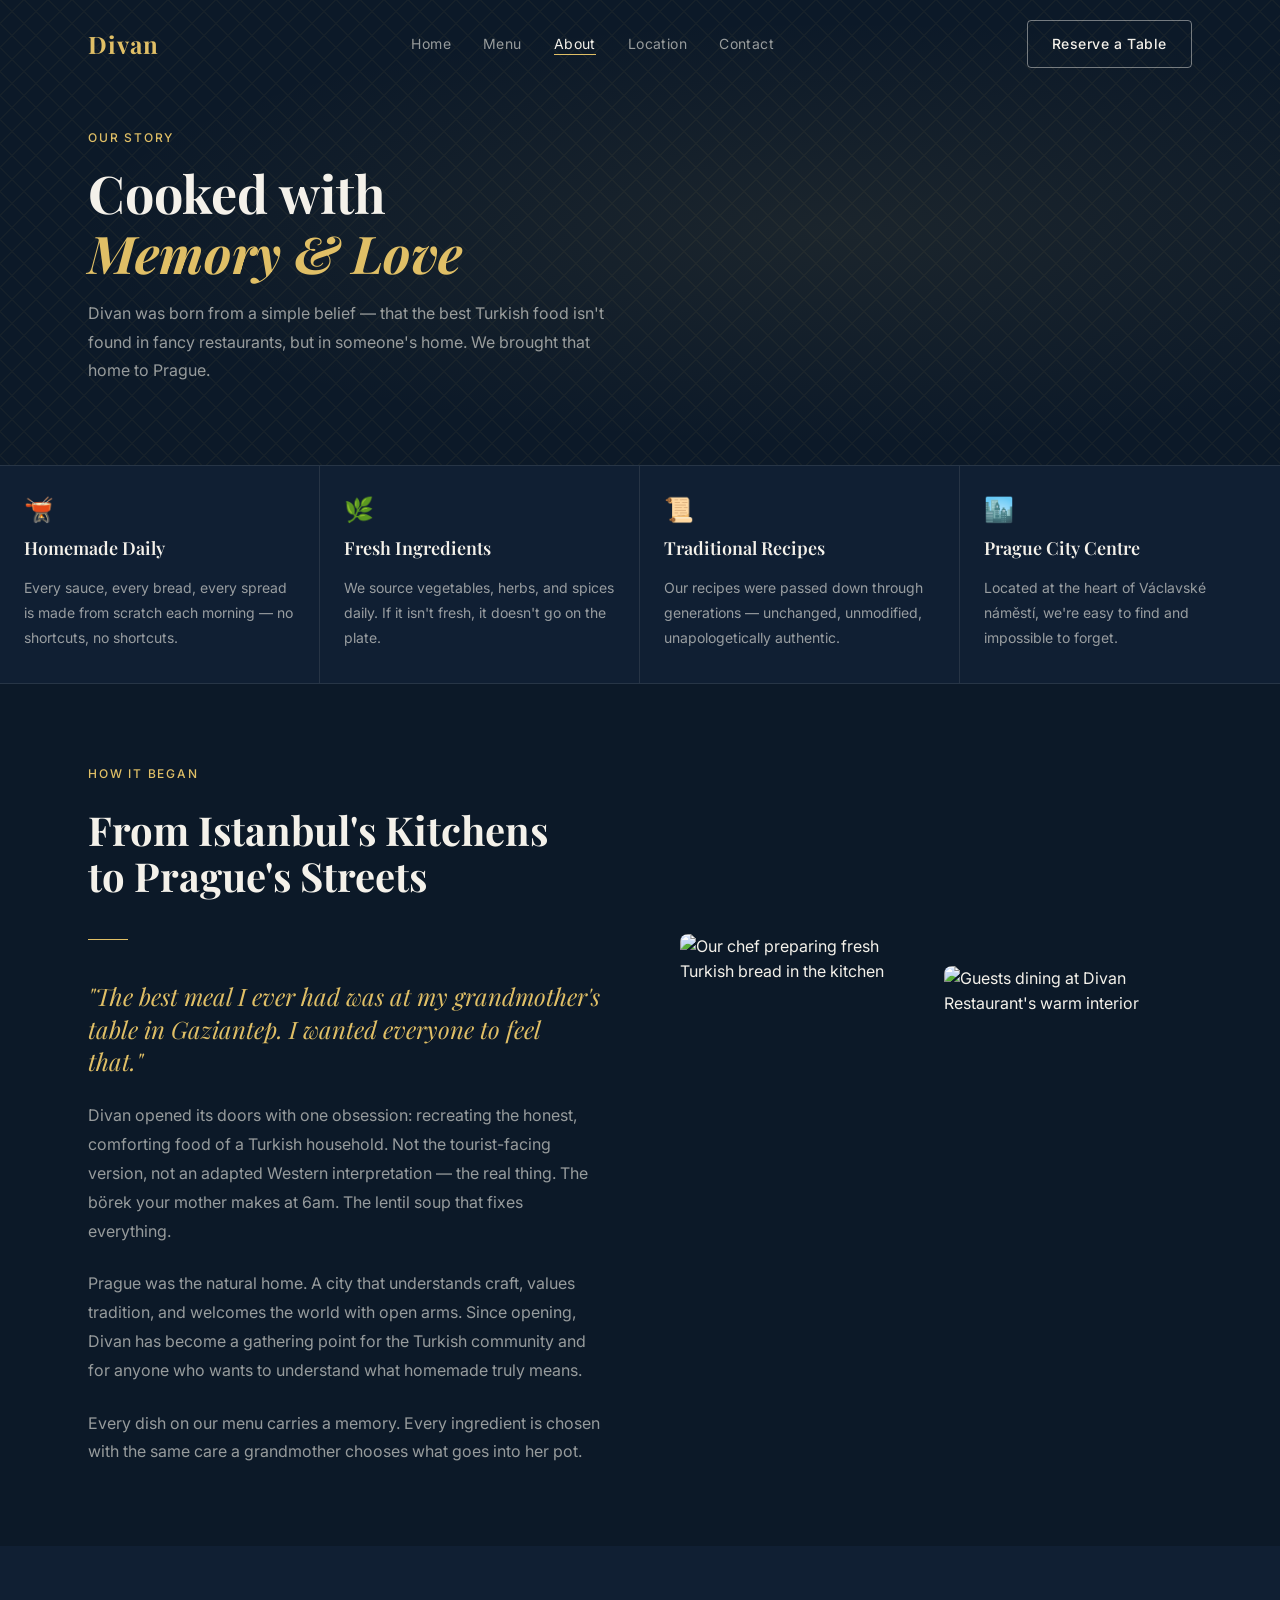
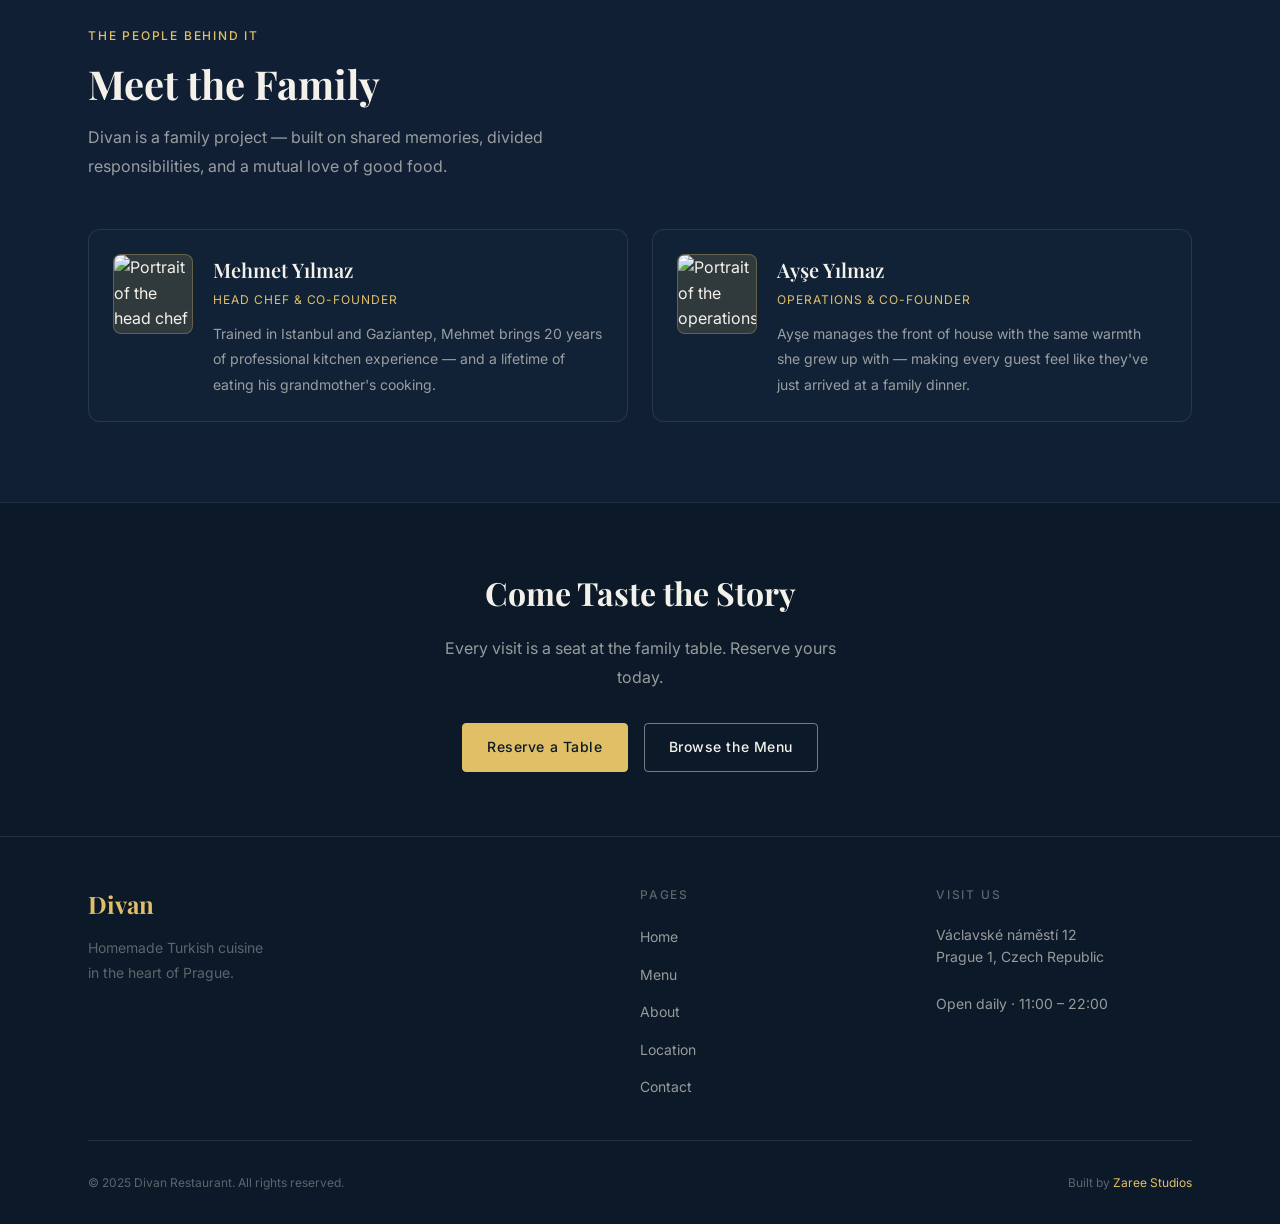
==== about.html @ d373ff47 "Added all the pages, styles and js drafts" ====
<!DOCTYPE html>
<html lang="en">
<head>
  <meta charset="UTF-8" />
  <meta name="viewport" content="width=device-width, initial-scale=1.0" />
  <meta name="description" content="The story behind Divan Restaurant — homemade Turkish cuisine brought from Istanbul to the heart of Prague by a family with a simple belief." />

  <title>Our Story — Divan Restaurant Prague</title>

  <!-- <link rel="icon" type="image/svg+xml" href="assets/images/favicon.svg" /> -->

  <link rel="stylesheet" href="assets/css/style.css" />
</head>
<body>

  <!-- ===== NAV ===== -->
  <header class="site-nav" role="banner">
    <div class="container">
      <nav class="site-nav__inner" aria-label="Main navigation">

        <a href="index.html" class="site-nav__logo" aria-label="Divan Restaurant — Home">
          <!--
            Replace with: <img src="assets/images/logo.svg" alt="Divan Restaurant" />
          -->
          <span class="site-nav__logo-text">Divan</span>
        </a>

        <ul class="site-nav__links" role="list">
          <li><a href="index.html"    class="site-nav__link">Home</a></li>
          <li><a href="menu.html"     class="site-nav__link">Menu</a></li>
          <li><a href="about.html"    class="site-nav__link" aria-current="page">About</a></li>
          <li><a href="location.html" class="site-nav__link">Location</a></li>
          <li><a href="contact.html"  class="site-nav__link">Contact</a></li>
        </ul>

        <a href="contact.html" class="btn btn--secondary site-nav__cta">
          Reserve a Table
        </a>

        <button
          class="site-nav__hamburger"
          aria-label="Open navigation menu"
          aria-expanded="false"
          aria-controls="mobile-drawer"
        >
          <span class="site-nav__hamburger-bar"></span>
          <span class="site-nav__hamburger-bar"></span>
          <span class="site-nav__hamburger-bar"></span>
        </button>

      </nav>
    </div>
  </header>

  <!-- ===== MOBILE DRAWER ===== -->
  <div class="nav-backdrop" aria-hidden="true"></div>

  <nav id="mobile-drawer" class="nav-drawer" aria-label="Mobile navigation">
    <ul class="nav-drawer__links" role="list">
      <li><a href="index.html"    class="nav-drawer__link">Home</a></li>
      <li><a href="menu.html"     class="nav-drawer__link">Menu</a></li>
      <li><a href="about.html"    class="nav-drawer__link" aria-current="page">About</a></li>
      <li><a href="location.html" class="nav-drawer__link">Location</a></li>
      <li><a href="contact.html"  class="nav-drawer__link">Contact</a></li>
    </ul>
    <div class="nav-drawer__cta">
      <a href="contact.html" class="btn btn--primary">Reserve a Table</a>
    </div>
  </nav>

  <!-- ===== MAIN ===== -->
  <main id="main-content">

    <!-- ===== PAGE HERO ===== -->
    <section class="page-hero" aria-labelledby="about-hero-heading">
      <div class="container">
        <div class="page-hero__content">
          <p class="eyebrow" style="animation: fadeInUp 0.6s ease both;">Our Story</p>
          <h1 class="page-hero__title" id="about-hero-heading">
            Cooked with<br>
            <em>Memory &amp; Love</em>
          </h1>
          <p class="page-hero__description">
            Divan was born from a simple belief — that the best Turkish food
            isn't found in fancy restaurants, but in someone's home.
            We brought that home to Prague.
          </p>
        </div>
      </div>
    </section>
    <!-- /PAGE HERO -->


    <!-- ===== VALUES STRIP ===== -->
    <section class="about-values" aria-label="Our values">
      <div class="about-values__grid">

        <div class="about-values__item reveal">
          <span class="about-values__icon" aria-hidden="true">🫕</span>
          <h2 class="about-values__title">Homemade Daily</h2>
          <p class="about-values__text">
            Every sauce, every bread, every spread is made from scratch
            each morning — no shortcuts, no shortcuts.
          </p>
        </div>

        <div class="about-values__item reveal reveal--delay-1">
          <span class="about-values__icon" aria-hidden="true">🌿</span>
          <h2 class="about-values__title">Fresh Ingredients</h2>
          <p class="about-values__text">
            We source vegetables, herbs, and spices daily. If it
            isn't fresh, it doesn't go on the plate.
          </p>
        </div>

        <div class="about-values__item reveal reveal--delay-2">
          <span class="about-values__icon" aria-hidden="true">📜</span>
          <h2 class="about-values__title">Traditional Recipes</h2>
          <p class="about-values__text">
            Our recipes were passed down through generations —
            unchanged, unmodified, unapologetically authentic.
          </p>
        </div>

        <div class="about-values__item reveal reveal--delay-3">
          <span class="about-values__icon" aria-hidden="true">🏙️</span>
          <h2 class="about-values__title">Prague City Centre</h2>
          <p class="about-values__text">
            Located at the heart of Václavské náměstí, we're easy
            to find and impossible to forget.
          </p>
        </div>

      </div>
    </section>
    <!-- /VALUES STRIP -->


    <!-- ===== STORY BODY ===== -->
    <section class="about-story section" aria-labelledby="story-body-heading">
      <div class="container">
        <div class="about-story__grid">

          <!-- Text -->
          <div class="about-story__body reveal">
            <p class="eyebrow">How It Began</p>
            <h2 class="section-title" id="story-body-heading">
              From Istanbul's Kitchens<br>to Prague's Streets
            </h2>
            <hr class="divider" />

            <p class="about-story__lead">
              "The best meal I ever had was at my grandmother's table
              in Gaziantep. I wanted everyone to feel that."
            </p>

            <p class="about-story__text">
              Divan opened its doors with one obsession: recreating the
              honest, comforting food of a Turkish household. Not the
              tourist-facing version, not an adapted Western interpretation —
              the real thing. The börek your mother makes at 6am. The lentil
              soup that fixes everything.
            </p>

            <p class="about-story__text">
              Prague was the natural home. A city that understands craft,
              values tradition, and welcomes the world with open arms.
              Since opening, Divan has become a gathering point for the
              Turkish community and for anyone who wants to understand
              what homemade truly means.
            </p>

            <p class="about-story__text">
              Every dish on our menu carries a memory. Every ingredient
              is chosen with the same care a grandmother chooses what
              goes into her pot.
            </p>
          </div>

          <!-- Images — two staggered photos -->
          <div class="about-story__images reveal reveal--delay-1">
            <div class="about-story__image">
              <!--
                IMAGE: Replace with a photo of food prep / kitchen.
                Recommended: 600×800px portrait.
                Example: src="assets/images/about-kitchen.jpg"
              -->
              <img
                src="assets/images/about-kitchen.jpg"
                alt="Our chef preparing fresh Turkish bread in the kitchen"
                loading="lazy"
              />
            </div>
            <div class="about-story__image">
              <!--
                IMAGE: Replace with a photo of the dining room or a dish.
                Recommended: 600×800px portrait.
                Example: src="assets/images/about-dining.jpg"
              -->
              <img
                src="assets/images/about-dining.jpg"
                alt="Guests dining at Divan Restaurant's warm interior"
                loading="lazy"
              />
            </div>
          </div>

        </div>
      </div>
    </section>
    <!-- /STORY BODY -->


    <!-- ===== FOUNDERS / TEAM ===== -->
    <section class="about-founders section" aria-labelledby="founders-heading">
      <div class="container">

        <header class="about-founders__header reveal">
          <p class="eyebrow">The People Behind It</p>
          <h2 class="section-title" id="founders-heading">Meet the Family</h2>
          <p class="section-subtitle">
            Divan is a family project — built on shared memories,
            divided responsibilities, and a mutual love of good food.
          </p>
        </header>

        <div class="about-founders__grid">

          <!-- Founder 1 -->
          <article class="founder-card reveal reveal--delay-1" aria-label="Founder profile">
            <div class="founder-card__avatar">
              <!--
                AVATAR: Replace with an actual photo.
                Recommended: 160×160px square.
                Example: src="assets/images/founder-1.jpg"
              -->
              <img
                src="assets/images/founder-1.jpg"
                alt="Portrait of the head chef and co-founder"
                loading="lazy"
              />
            </div>
            <div class="founder-card__info">
              <h3 class="founder-card__name">
                <!--  Replace with real name -->
                Mehmet Yılmaz
              </h3>
              <p class="founder-card__role">Head Chef &amp; Co-founder</p>
              <p class="founder-card__bio">
                Trained in Istanbul and Gaziantep, Mehmet brings 20 years
                of professional kitchen experience — and a lifetime of
                eating his grandmother's cooking.
              </p>
            </div>
          </article>

          <!-- Founder 2 -->
          <article class="founder-card reveal reveal--delay-2" aria-label="Founder profile">
            <div class="founder-card__avatar">
              <!--
                AVATAR: Replace with an actual photo.
                Example: src="assets/images/founder-2.jpg"
              -->
              <img
                src="assets/images/founder-2.jpg"
                alt="Portrait of the operations co-founder"
                loading="lazy"
              />
            </div>
            <div class="founder-card__info">
              <h3 class="founder-card__name">
                <!--  Replace with real name -->
                Ayşe Yılmaz
              </h3>
              <p class="founder-card__role">Operations &amp; Co-founder</p>
              <p class="founder-card__bio">
                Ayşe manages the front of house with the same warmth
                she grew up with — making every guest feel like they've
                just arrived at a family dinner.
              </p>
            </div>
          </article>

        </div>
      </div>
    </section>
    <!-- /FOUNDERS -->


    <!-- ===== CTA STRIP ===== -->
    <section class="about-cta-strip" aria-label="Visit us">
      <div class="container reveal">
        <h2 class="about-cta-strip__title">Come Taste the Story</h2>
        <p class="about-cta-strip__sub">
          Every visit is a seat at the family table.
          Reserve yours today.
        </p>
        <div class="about-cta-strip__actions">
          <a href="contact.html" class="btn btn--primary">Reserve a Table</a>
          <a href="menu.html"    class="btn btn--secondary">Browse the Menu</a>
        </div>
      </div>
    </section>
    <!-- /CTA STRIP -->

  </main>


  <!-- ===== FOOTER ===== -->
  <footer class="site-footer" role="contentinfo">
    <div class="container">

      <div class="site-footer__grid">

        <div class="site-footer__brand">
          <p class="site-footer__brand-name">Divan</p>
          <p class="site-footer__brand-tagline">
            Homemade Turkish cuisine<br>in the heart of Prague.
          </p>
        </div>

        <nav aria-label="Footer navigation">
          <p class="site-footer__nav-title">Pages</p>
          <ul class="site-footer__nav-links" role="list">
            <li><a href="index.html"    class="site-footer__nav-link">Home</a></li>
            <li><a href="menu.html"     class="site-footer__nav-link">Menu</a></li>
            <li><a href="about.html"    class="site-footer__nav-link">About</a></li>
            <li><a href="location.html" class="site-footer__nav-link">Location</a></li>
            <li><a href="contact.html"  class="site-footer__nav-link">Contact</a></li>
          </ul>
        </nav>

        <div>
          <p class="site-footer__nav-title">Visit Us</p>
          <ul class="site-footer__nav-links" role="list">
            <li style="color: var(--color-text-secondary); font-size: var(--text-sm);">
              Václavské náměstí 12<br>Prague 1, Czech Republic
            </li>
            <li style="color: var(--color-text-secondary); font-size: var(--text-sm); margin-top: var(--space-3);">
              Open daily · 11:00 – 22:00
            </li>
          </ul>
        </div>

      </div>

      <div class="site-footer__bottom">
        <p>© 2025 Divan Restaurant. All rights reserved.</p>
        <p class="site-footer__credit">
          Built by <a href="#" target="_blank" rel="noopener">Zaree Studios</a>
        </p>
      </div>

    </div>
  </footer>

  <script src="assets/js/main.js" defer></script>

</body>
</html>
---- assets/css/style.css ----
/* ============================================================
   DIVAN RESTAURANT — Shared Stylesheet
   Zaree Studios · style.css
   All pages link to this file.
   ============================================================ */

/* ===== GOOGLE FONTS ===== */
@import url('https://fonts.googleapis.com/css2?family=Playfair+Display:ital,wght@0,400;0,600;0,700;1,400;1,600&family=Inter:wght@300;400;500;600&display=swap');

/* ===== CSS CUSTOM PROPERTIES ===== */
:root {
  /* --- Colors --- */
  --color-background:       #0c1928;
  --color-background-soft:  #101f33;
  --color-background-card:  #112236;
  --color-background-card-hover: #132840;
  --color-accent:           #e0bf66;
  --color-accent-hover:     #cca94f;
  --color-accent-muted:     rgba(224, 191, 102, 0.15);
  --color-text-primary:     #F4F1EA;
  --color-text-secondary:   rgba(244, 241, 234, 0.60);
  --color-text-muted:       rgba(244, 241, 234, 0.35);
  --color-border:           rgba(244, 241, 234, 0.10);
  --color-border-accent:    rgba(224, 191, 102, 0.30);
  --color-overlay:          rgba(12, 25, 40, 0.55);
  --color-overlay-hero:     rgba(12, 25, 40, 0.45);

  /* --- Typography --- */
  --font-display:  'Playfair Display', Georgia, serif;
  --font-body:     'Inter', system-ui, sans-serif;

  --text-xs:   0.75rem;    /* 12px */
  --text-sm:   0.875rem;   /* 14px */
  --text-base: 1rem;       /* 16px */
  --text-md:   1.125rem;   /* 18px */
  --text-lg:   1.25rem;    /* 20px */
  --text-xl:   1.5rem;     /* 24px */
  --text-2xl:  2rem;       /* 32px */
  --text-3xl:  2.5rem;     /* 40px */
  --text-4xl:  3.25rem;    /* 52px */
  --text-5xl:  4rem;       /* 64px */

  --leading-tight:  1.15;
  --leading-snug:   1.35;
  --leading-normal: 1.6;
  --leading-loose:  1.8;

  --tracking-wide:  0.08em;
  --tracking-wider: 0.15em;

  /* --- Spacing --- */
  --space-1:  0.25rem;
  --space-2:  0.5rem;
  --space-3:  0.75rem;
  --space-4:  1rem;
  --space-5:  1.25rem;
  --space-6:  1.5rem;
  --space-8:  2rem;
  --space-10: 2.5rem;
  --space-12: 3rem;
  --space-16: 4rem;
  --space-20: 5rem;
  --space-24: 6rem;
  --space-32: 8rem;

  /* --- Layout --- */
  --container-max:    1200px;
  --container-narrow: 760px;
  --container-pad:    var(--space-6);

  /* --- Borders & Radius --- */
  --radius-sm:   4px;
  --radius-md:   8px;
  --radius-lg:   12px;
  --radius-xl:   20px;
  --radius-full: 9999px;

  /* --- Shadows --- */
  --shadow-card:  0 4px 24px rgba(0, 0, 0, 0.35);
  --shadow-hover: 0 8px 40px rgba(0, 0, 0, 0.50);
  --shadow-glow:  0 0 32px rgba(224, 191, 102, 0.12);

  /* --- Transitions --- */
  --transition-fast:   150ms ease;
  --transition-base:   250ms ease;
  --transition-slow:   400ms ease;
  --transition-drawer: 380ms cubic-bezier(0.4, 0, 0.2, 1);

  /* --- Z-index scale --- */
  --z-base:    1;
  --z-overlay: 100;
  --z-nav:     200;
  --z-drawer:  300;
}

/* ===== RESET & BASE ===== */
*,
*::before,
*::after {
  box-sizing: border-box;
  margin: 0;
  padding: 0;
}

html {
  scroll-behavior: smooth;
  -webkit-text-size-adjust: 100%;
}

body {
  background-color: var(--color-background);
  color: var(--color-text-primary);
  font-family: var(--font-body);
  font-size: var(--text-base);
  line-height: var(--leading-normal);
  -webkit-font-smoothing: antialiased;
  overflow-x: hidden;
}

img,
video {
  max-width: 100%;
  display: block;
}

a {
  color: inherit;
  text-decoration: none;
}

ul, ol {
  list-style: none;
}

button {
  cursor: pointer;
  font-family: inherit;
  border: none;
  background: none;
}

/* ===== FOCUS STATES (Accessibility) ===== */
:focus-visible {
  outline: 2px solid var(--color-accent);
  outline-offset: 3px;
  border-radius: var(--radius-sm);
}

/* ===== LAYOUT UTILITIES ===== */
.container {
  width: 100%;
  max-width: var(--container-max);
  margin-inline: auto;
  padding-inline: var(--container-pad);
}

.container--narrow {
  max-width: var(--container-narrow);
}

/* ===== TYPOGRAPHY UTILITIES ===== */
.eyebrow {
  font-family: var(--font-body);
  font-size: var(--text-xs);
  font-weight: 500;
  letter-spacing: var(--tracking-wider);
  text-transform: uppercase;
  color: var(--color-accent);
}

.section-title {
  font-family: var(--font-display);
  font-size: var(--text-3xl);
  font-weight: 700;
  line-height: var(--leading-tight);
  color: var(--color-text-primary);
}

.section-subtitle {
  font-size: var(--text-base);
  color: var(--color-text-secondary);
  line-height: var(--leading-loose);
  max-width: 520px;
}

/* ===== BUTTON COMPONENTS ===== */
.btn {
  display: inline-flex;
  align-items: center;
  gap: var(--space-2);
  padding: var(--space-3) var(--space-6);
  font-family: var(--font-body);
  font-size: var(--text-sm);
  font-weight: 500;
  letter-spacing: 0.04em;
  border-radius: var(--radius-sm);
  transition: background-color var(--transition-base),
              color var(--transition-base),
              border-color var(--transition-base),
              transform var(--transition-fast),
              box-shadow var(--transition-base);
  white-space: nowrap;
}

.btn:active {
  transform: translateY(1px);
}

/* Primary — gold filled */
.btn--primary {
  background-color: var(--color-accent);
  color: var(--color-background);
  border: 1.5px solid var(--color-accent);
}

.btn--primary:hover {
  background-color: var(--color-accent-hover);
  border-color: var(--color-accent-hover);
  box-shadow: 0 4px 20px rgba(224, 191, 102, 0.25);
}

/* Secondary — ghost/outlined */
.btn--secondary {
  background-color: transparent;
  color: var(--color-text-primary);
  border: 1.5px solid rgba(244, 241, 234, 0.45);
}

.btn--secondary:hover {
  border-color: var(--color-accent);
  color: var(--color-accent);
}

/* Text link style */
.btn--link {
  padding: 0;
  color: var(--color-accent);
  font-size: var(--text-sm);
  font-weight: 500;
  letter-spacing: 0.04em;
  gap: var(--space-2);
  border-bottom: 1px solid transparent;
  border-radius: 0;
  transition: border-color var(--transition-base), gap var(--transition-base);
}

.btn--link:hover {
  border-bottom-color: var(--color-accent);
  gap: var(--space-3);
}

/* ===== DIVIDER ===== */
.divider {
  width: 40px;
  height: 1.5px;
  background-color: var(--color-accent);
  border: none;
  margin-block: var(--space-4);
}

/* ===== BADGE / TAG ===== */
.badge {
  display: inline-block;
  padding: var(--space-1) var(--space-3);
  font-size: var(--text-xs);
  font-weight: 500;
  letter-spacing: 0.06em;
  border: 1px solid var(--color-border-accent);
  border-radius: var(--radius-sm);
  color: var(--color-accent);
  background-color: var(--color-accent-muted);
}

/* ===== SECTION SPACING ===== */
.section {
  padding-block: var(--space-20);
}

.section--sm {
  padding-block: var(--space-12);
}

.section--lg {
  padding-block: var(--space-32);
}

/* ===== NAV ===== */
.site-nav {
  position: fixed;
  top: 0;
  left: 0;
  right: 0;
  z-index: var(--z-nav);
  padding-block: var(--space-5);
  transition: background-color var(--transition-slow),
              padding var(--transition-slow),
              box-shadow var(--transition-slow);
}

/* Scrolled state — added via JS */
.site-nav.is-scrolled {
  background-color: rgba(12, 25, 40, 0.96);
  backdrop-filter: blur(12px);
  -webkit-backdrop-filter: blur(12px);
  padding-block: var(--space-4);
  box-shadow: 0 1px 0 var(--color-border);
}

.site-nav__inner {
  display: flex;
  align-items: center;
  justify-content: space-between;
  gap: var(--space-8);
}

/* Logo */
.site-nav__logo {
  display: flex;
  align-items: center;
  flex-shrink: 0;
}

.site-nav__logo img {
  height: 36px;
  width: auto;
}

.site-nav__logo-text {
  font-family: var(--font-display);
  font-size: var(--text-xl);
  font-weight: 700;
  color: var(--color-accent);
  letter-spacing: 0.04em;
}

/* Desktop links */
.site-nav__links {
  display: none; /* hidden on mobile */
  align-items: center;
  gap: var(--space-8);
}

.site-nav__link {
  font-size: var(--text-sm);
  font-weight: 400;
  color: var(--color-text-secondary);
  letter-spacing: 0.03em;
  transition: color var(--transition-base);
  position: relative;
}

.site-nav__link::after {
  content: '';
  position: absolute;
  bottom: -3px;
  left: 0;
  width: 0;
  height: 1px;
  background-color: var(--color-accent);
  transition: width var(--transition-base);
}

.site-nav__link:hover,
.site-nav__link[aria-current="page"] {
  color: var(--color-text-primary);
}

.site-nav__link[aria-current="page"]::after,
.site-nav__link:hover::after {
  width: 100%;
}

/* Nav CTA (desktop) */
.site-nav__cta {
  display: none;
}

/* Hamburger button */
.site-nav__hamburger {
  display: flex;
  flex-direction: column;
  justify-content: center;
  gap: 5px;
  width: 36px;
  height: 36px;
  padding: var(--space-1);
  background: none;
  border: none;
  cursor: pointer;
  z-index: calc(var(--z-drawer) + 1);
  position: relative;
}

.site-nav__hamburger-bar {
  display: block;
  width: 100%;
  height: 1.5px;
  background-color: var(--color-text-primary);
  border-radius: var(--radius-full);
  transition: transform var(--transition-drawer),
              opacity var(--transition-base),
              width var(--transition-base);
  transform-origin: center;
}

/* Hamburger → X animation */
.site-nav__hamburger[aria-expanded="true"] .site-nav__hamburger-bar:nth-child(1) {
  transform: translateY(6.5px) rotate(45deg);
}

.site-nav__hamburger[aria-expanded="true"] .site-nav__hamburger-bar:nth-child(2) {
  opacity: 0;
  width: 0;
}

.site-nav__hamburger[aria-expanded="true"] .site-nav__hamburger-bar:nth-child(3) {
  transform: translateY(-6.5px) rotate(-45deg);
}

/* ===== MOBILE DRAWER ===== */
.nav-drawer {
  position: fixed;
  top: 0;
  right: 0;
  bottom: 0;
  width: min(320px, 85vw);
  background-color: var(--color-background-soft);
  z-index: var(--z-drawer);
  display: flex;
  flex-direction: column;
  padding: var(--space-24) var(--space-8) var(--space-12);
  transform: translateX(100%);
  transition: transform var(--transition-drawer);
  border-left: 1px solid var(--color-border);
  overflow-y: auto;
}

.nav-drawer.is-open {
  transform: translateX(0);
}

.nav-drawer__links {
  display: flex;
  flex-direction: column;
  gap: var(--space-2);
  margin-bottom: var(--space-10);
}

.nav-drawer__link {
  font-family: var(--font-display);
  font-size: var(--text-2xl);
  font-weight: 400;
  color: var(--color-text-secondary);
  padding-block: var(--space-3);
  border-bottom: 1px solid var(--color-border);
  transition: color var(--transition-base), padding-left var(--transition-base);
}

.nav-drawer__link:hover,
.nav-drawer__link[aria-current="page"] {
  color: var(--color-accent);
  padding-left: var(--space-3);
}

.nav-drawer__cta {
  margin-top: auto;
}

.nav-drawer__cta .btn {
  width: 100%;
  justify-content: center;
}

/* Drawer backdrop */
.nav-backdrop {
  position: fixed;
  inset: 0;
  background-color: rgba(12, 25, 40, 0.7);
  backdrop-filter: blur(4px);
  -webkit-backdrop-filter: blur(4px);
  z-index: calc(var(--z-drawer) - 1);
  opacity: 0;
  pointer-events: none;
  transition: opacity var(--transition-drawer);
}

.nav-backdrop.is-visible {
  opacity: 1;
  pointer-events: all;
}

/* ===== HERO ===== */
.hero {
  position: relative;
  min-height: 100svh;
  display: grid;
  place-items: center;
  overflow: hidden;
}

.hero__bg {
  position: absolute;
  inset: 0;
  z-index: 0;
}

.hero__bg img {
  width: 100%;
  height: 100%;
  object-fit: cover;
  object-position: center;
}

/* Dark gradient overlay */
.hero__bg::after {
  content: '';
  position: absolute;
  inset: 0;
  background: linear-gradient(
    to bottom,
    rgba(12, 25, 40, 0.30) 0%,
    rgba(12, 25, 40, 0.50) 50%,
    rgba(12, 25, 40, 0.75) 100%
  );
}

.hero__content {
  position: relative;
  z-index: 1;
  text-align: center;
  padding-block: var(--space-32) var(--space-20);
  display: flex;
  flex-direction: column;
  align-items: center;
  gap: var(--space-6);
}

.hero__eyebrow {
  display: flex;
  align-items: center;
  gap: var(--space-3);
  font-family: var(--font-body);
  font-size: var(--text-xs);
  font-weight: 400;
  letter-spacing: var(--tracking-wider);
  text-transform: uppercase;
  color: rgba(244, 241, 234, 0.65);
  animation: fadeInUp 0.8s ease both;
}

.hero__eyebrow-dot {
  width: 3px;
  height: 3px;
  border-radius: 50%;
  background-color: var(--color-accent);
  flex-shrink: 0;
}

.hero__title {
  font-family: var(--font-display);
  font-size: clamp(var(--text-3xl), 7vw, var(--text-5xl));
  font-weight: 700;
  line-height: var(--leading-tight);
  color: var(--color-text-primary);
  max-width: 14ch;
  animation: fadeInUp 0.8s 0.1s ease both;
}

/* Second line in accent color */
.hero__title em {
  font-style: italic;
  color: var(--color-accent);
}

.hero__subtitle {
  font-size: var(--text-base);
  color: rgba(244, 241, 234, 0.72);
  max-width: 44ch;
  line-height: var(--leading-loose);
  animation: fadeInUp 0.8s 0.2s ease both;
}

.hero__actions {
  display: flex;
  flex-wrap: wrap;
  justify-content: center;
  gap: var(--space-4);
  animation: fadeInUp 0.8s 0.3s ease both;
  margin-top: var(--space-2);
}

/* Scroll indicator */
.hero__scroll-hint {
  position: absolute;
  bottom: var(--space-8);
  left: 50%;
  transform: translateX(-50%);
  z-index: 1;
  display: flex;
  flex-direction: column;
  align-items: center;
  gap: var(--space-2);
  opacity: 0.45;
  animation: fadeIn 1.2s 0.8s ease both;
}

.hero__scroll-line {
  width: 1px;
  height: 40px;
  background: linear-gradient(to bottom, var(--color-text-primary), transparent);
  animation: scrollPulse 2s ease infinite;
}

/* ===== FEATURES STRIP ===== */
.features-strip {
  background-color: var(--color-background-soft);
  padding-block: 0;
}

.features-strip__grid {
  display: grid;
  grid-template-columns: repeat(2, 1fr);
  gap: 50px;
  background-color: var(--color-background);
  padding: 50px;
}

.features-strip__item {
  position: relative;
  overflow: hidden;
  aspect-ratio: 3/2;
  background-color: var(--color-background-soft);
}

.features-strip__item img {
  width: 100%;
  height: 100%;
  object-fit: cover;
  transition: transform var(--transition-slow);
}

.features-strip__label {
  position: absolute;
  left: 0;
  top: 0;
  height: 100%;
  width: 100%;
  display: flex;
  align-items: center;
  text-align: center;
  padding: var(--space-4) var(--space-5);
  background: linear-gradient(to top, rgba(12, 25, 40, 0.90) 0%, transparent 100%);
  font-family: var(--font-body);
  font-size: var(--text-lg);
  font-weight: 800;
  color: var(--color-text-primary);
  letter-spacing: 0.02em;
}

/* ===== STORY / ABOUT SECTION ===== */
.story {
  background-color: var(--color-background-soft);
}

.story__grid {
  display: grid;
  grid-template-columns: 1fr;
  gap: var(--space-12);
  align-items: center;
}

.story__body {
  display: flex;
  flex-direction: column;
  gap: var(--space-5);
}

.story__text {
  font-size: var(--text-base);
  color: var(--color-text-secondary);
  line-height: var(--leading-loose);
  max-width: 52ch;
}

.story__image {
  position: relative;
  border-radius: var(--radius-lg);
  overflow: hidden;
  aspect-ratio: 4/3;
}

.story__image img {
  width: 100%;
  height: 100%;
  object-fit: cover;
}

/* Decorative border */
.story__image::before {
  content: '';
  position: absolute;
  inset: -1px;
  border-radius: var(--radius-lg);
  padding: 1px;
  background: linear-gradient(135deg, var(--color-border-accent), transparent 60%);
  z-index: 1;
  pointer-events: none;
}

/* ===== FEATURED DISHES ===== */
.dishes {
  background-color: var(--color-background);
}

.dishes__header {
  text-align: center;
  display: flex;
  flex-direction: column;
  align-items: center;
  gap: var(--space-4);
  margin-bottom: var(--space-12);
}

.dishes__header .section-subtitle {
  text-align: center;
  margin-inline: auto;
}

.dishes__grid {
  display: grid;
  grid-template-columns: 1fr;
  gap: var(--space-6);
  margin-bottom: var(--space-10);
}

/* Dish Card */
.dish-card {
  background-color: var(--color-background-card);
  border-radius: var(--radius-lg);
  overflow: hidden;
  border: 1px solid var(--color-border);
  transition: transform var(--transition-base),
              box-shadow var(--transition-base),
              border-color var(--transition-base);
  display: flex;
  flex-direction: column;
}

.dish-card:hover {
  transform: translateY(-4px);
  box-shadow: var(--shadow-hover);
  border-color: var(--color-border-accent);
}

.dish-card__image {
  aspect-ratio: 16/9;
  overflow: hidden;
  background-color: rgba(255,255,255,0.04);
  position: relative;
}

.dish-card__image img {
  width: 100%;
  height: 100%;
  object-fit: cover;
  transition: transform var(--transition-slow);
}

.dish-card:hover .dish-card__image img {
  transform: scale(1.04);
}

/* Placeholder when no image */
.dish-card__image--placeholder {
  display: grid;
  place-items: center;
  color: var(--color-text-muted);
  font-size: var(--text-sm);
  letter-spacing: 0.1em;
}

.dish-card__body {
  padding: var(--space-6);
  display: flex;
  flex-direction: column;
  gap: var(--space-3);
  flex: 1;
}

.dish-card__title {
  font-family: var(--font-display);
  font-size: var(--text-lg);
  font-weight: 600;
  color: var(--color-text-primary);
  line-height: var(--leading-snug);
}

.dish-card__description {
  font-size: var(--text-sm);
  color: var(--color-text-secondary);
  line-height: var(--leading-loose);
  flex: 1;
}

.dish-card__footer {
  margin-top: var(--space-4);
  padding-top: var(--space-4);
  border-top: 1px solid var(--color-border);
}

.dishes__cta {
  text-align: center;
}

/* ===== LOCATION SECTION ===== */
.location {
  background-color: var(--color-background-soft);
}

.location__header {
  text-align: center;
  display: flex;
  flex-direction: column;
  align-items: center;
  gap: var(--space-4);
  margin-bottom: var(--space-12);
}

.location__grid {
  display: grid;
  grid-template-columns: 1fr;
  gap: var(--space-6);
  align-items: start;
}

.location__map {
  border-radius: var(--radius-lg);
  overflow: hidden;
  border: 1px solid var(--color-border);
  aspect-ratio: 4/3;
  background-color: var(--color-background-card);
}

.location__map iframe {
  width: 100%;
  height: 100%;
  border: none;
  display: block;
  filter: grayscale(20%) contrast(1.05);
}

.location__info {
  background-color: var(--color-background-card);
  border: 1px solid var(--color-border);
  border-radius: var(--radius-lg);
  padding: var(--space-8);
  display: flex;
  flex-direction: column;
  gap: var(--space-5);
}

.location__info-row {
  display: flex;
  align-items: flex-start;
  gap: var(--space-4);
}

.location__info-icon {
  width: 36px;
  height: 36px;
  border-radius: var(--radius-sm);
  background-color: var(--color-accent-muted);
  border: 1px solid var(--color-border-accent);
  display: grid;
  place-items: center;
  flex-shrink: 0;
  font-size: var(--text-base);
}

.location__info-label {
  font-size: var(--text-xs);
  color: var(--color-text-muted);
  letter-spacing: 0.08em;
  text-transform: uppercase;
  font-weight: 500;
  margin-bottom: var(--space-1);
}

.location__info-value {
  font-size: var(--text-sm);
  color: var(--color-text-primary);
  line-height: var(--leading-snug);
}

.location__directions {
  margin-top: var(--space-2);
}

.location__directions .btn {
  width: 100%;
  justify-content: center;
}

/* ===== FOOTER ===== */
.site-footer {
  background-color: var(--color-background);
  border-top: 1px solid var(--color-border);
  padding-block: var(--space-12) var(--space-8);
}

.site-footer__grid {
  display: grid;
  grid-template-columns: 1fr;
  gap: var(--space-10);
  margin-bottom: var(--space-10);
}

.site-footer__brand-name {
  font-family: var(--font-display);
  font-size: var(--text-xl);
  font-weight: 700;
  color: var(--color-accent);
  margin-bottom: var(--space-3);
}

.site-footer__brand-tagline {
  font-size: var(--text-sm);
  color: var(--color-text-muted);
  line-height: var(--leading-loose);
  max-width: 28ch;
}

.site-footer__nav-title {
  font-size: var(--text-xs);
  letter-spacing: var(--tracking-wider);
  text-transform: uppercase;
  color: var(--color-text-muted);
  font-weight: 500;
  margin-bottom: var(--space-5);
}

.site-footer__nav-links {
  display: flex;
  flex-direction: column;
  gap: var(--space-3);
}

.site-footer__nav-link {
  font-size: var(--text-sm);
  color: var(--color-text-secondary);
  transition: color var(--transition-base);
}

.site-footer__nav-link:hover {
  color: var(--color-accent);
}

.site-footer__bottom {
  display: flex;
  flex-direction: column;
  gap: var(--space-2);
  padding-top: var(--space-8);
  border-top: 1px solid var(--color-border);
  color: var(--color-text-muted);
  font-size: var(--text-xs);
}

.site-footer__credit {
  color: var(--color-text-muted);
}

.site-footer__credit a {
  color: var(--color-accent);
  transition: opacity var(--transition-base);
}

.site-footer__credit a:hover {
  opacity: 0.8;
}

/* ===== ANIMATIONS ===== */
@keyframes fadeInUp {
  from {
    opacity: 0;
    transform: translateY(20px);
  }
  to {
    opacity: 1;
    transform: translateY(0);
  }
}

@keyframes fadeIn {
  from { opacity: 0; }
  to   { opacity: 1; }
}

@keyframes scrollPulse {
  0%, 100% { transform: scaleY(1); opacity: 1; }
  50%       { transform: scaleY(0.6); opacity: 0.4; }
}


/* Scroll-reveal utility — JS adds .is-visible */
.reveal {
  opacity: 0;
  transform: translateY(28px);
  transition: opacity 0.65s ease, transform 0.65s ease;
}

.reveal.is-visible {
  opacity: 1;
  transform: translateY(0);
}

/* Stagger delays for child reveals */
.reveal--delay-1 { transition-delay: 0.10s; }
.reveal--delay-2 { transition-delay: 0.20s; }
.reveal--delay-3 { transition-delay: 0.30s; }

/* ===== MEDIA QUERIES ===== */

/* ── Tablet: 640px ── */
@media (min-width: 640px) {
  :root {
    --container-pad: var(--space-8);
  }

  .features-strip__grid {
    grid-template-columns: repeat(4, 1fr);
  }

  .dishes__grid {
    grid-template-columns: repeat(2, 1fr);
  }

  .site-footer__grid {
    grid-template-columns: repeat(2, 1fr);
  }

  .site-footer__bottom {
    flex-direction: row;
    justify-content: space-between;
    align-items: center;
  }
}

/* ── Desktop: 1024px ── */
@media (min-width: 1024px) {
  :root {
    --container-pad: var(--space-10);
  }

  /* Show desktop nav, hide hamburger */
  .site-nav__links {
    display: flex;
  }

  .site-nav__cta {
    display: inline-flex;
  }

  .site-nav__hamburger {
    display: none;
  }

  /* Story two-column */
  .story__grid {
    grid-template-columns: 1fr 1fr;
    gap: var(--space-16);
  }

  /* Dishes three-column */
  .dishes__grid {
    grid-template-columns: repeat(3, 1fr);
  }

  /* Location side-by-side */
  .location__grid {
    grid-template-columns: 1fr 1fr;
    gap: var(--space-8);
    align-items: stretch;
  }

  .location__map {
    aspect-ratio: auto;
    height: 100%;
    min-height: 380px;
  }

  /* Footer 3-col */
  .site-footer__grid {
    grid-template-columns: 2fr 1fr 1fr;
  }
}

/* ── Large desktop: 1280px ── */
@media (min-width: 1280px) {
  :root {
    --container-pad: var(--space-12);
  }
}


/* ============================================================
   ABOUT PAGE
   ============================================================ */

/* ===== PAGE HERO (shared — used on About, Menu, Contact) ===== */
.page-hero {
  position: relative;
  padding-block: var(--space-32) var(--space-20);
  display: flex;
  align-items: center;
  overflow: hidden;
  /* Subtle geometric pattern overlay */
  background-color: var(--color-background);
}

/* Diamond/crosshatch pattern */
.page-hero::before {
  content: '';
  position: absolute;
  inset: 0;
  opacity: 0.045;
  background-image:
    repeating-linear-gradient(45deg,  var(--color-accent) 0, var(--color-accent) 1px, transparent 0, transparent 50%),
    repeating-linear-gradient(-45deg, var(--color-accent) 0, var(--color-accent) 1px, transparent 0, transparent 50%);
  background-size: 24px 24px;
  pointer-events: none;
}

/* Radial accent glow */
.page-hero::after {
  content: '';
  position: absolute;
  inset: 0;
  background: radial-gradient(ellipse at 65% 50%, rgba(224, 191, 102, 0.07) 0%, transparent 65%);
  pointer-events: none;
}

.page-hero__content {
  position: relative;
  z-index: 1;
  display: flex;
  flex-direction: column;
  gap: var(--space-4);
  max-width: 640px;
}

.page-hero__title {
  font-family: var(--font-display);
  font-size: clamp(var(--text-3xl), 5vw, var(--text-4xl));
  font-weight: 700;
  line-height: var(--leading-tight);
  color: var(--color-text-primary);
  animation: fadeInUp 0.7s ease both;
}

.page-hero__title em {
  font-style: italic;
  color: var(--color-accent);
}

.page-hero__description {
  font-size: var(--text-base);
  color: var(--color-text-secondary);
  line-height: var(--leading-loose);
  max-width: 52ch;
  animation: fadeInUp 0.7s 0.1s ease both;
}

/* ===== ABOUT: VALUES STRIP ===== */
.about-values {
  background-color: var(--color-background-soft);
  border-top: 1px solid var(--color-border);
  border-bottom: 1px solid var(--color-border);
}

.about-values__grid {
  display: grid;
  grid-template-columns: repeat(2, 1fr);
  /* hairline dividers between cells */
  gap: 0;
}

.about-values__item {
  padding: var(--space-8) var(--space-6);
  border-right: 1px solid var(--color-border);
  border-bottom: 1px solid var(--color-border);
  display: flex;
  flex-direction: column;
  gap: var(--space-3);
  transition: background-color var(--transition-base);
}

.about-values__item:hover {
  background-color: var(--color-accent-muted);
}

/* Remove right border from every 2nd item on mobile */
.about-values__item:nth-child(2n) {
  border-right: none;
}

/* Remove bottom border from last row */
.about-values__item:nth-last-child(-n+2) {
  border-bottom: none;
}

.about-values__icon {
  font-size: var(--text-xl);
  line-height: 1;
}

.about-values__title {
  font-family: var(--font-display);
  font-size: var(--text-md);
  font-weight: 600;
  color: var(--color-text-primary);
}

.about-values__text {
  font-size: var(--text-sm);
  color: var(--color-text-secondary);
  line-height: var(--leading-loose);
}

/* ===== ABOUT: STORY BODY ===== */
.about-story {
  background-color: var(--color-background);
}

.about-story__grid {
  display: grid;
  grid-template-columns: 1fr;
  gap: var(--space-12);
  align-items: start;
}

.about-story__body {
  display: flex;
  flex-direction: column;
  gap: var(--space-6);
}

.about-story__lead {
  font-family: var(--font-display);
  font-size: var(--text-xl);
  font-style: italic;
  color: var(--color-accent);
  line-height: var(--leading-snug);
}

.about-story__text {
  font-size: var(--text-base);
  color: var(--color-text-secondary);
  line-height: var(--leading-loose);
}

.about-story__images {
  display: grid;
  grid-template-columns: 1fr 1fr;
  gap: var(--space-4);
}

.about-story__image {
  border-radius: var(--radius-md);
  overflow: hidden;
  aspect-ratio: 3/4;
}

.about-story__image img {
  width: 100%;
  height: 100%;
  object-fit: cover;
  transition: transform var(--transition-slow);
}

.about-story__image:hover img {
  transform: scale(1.04);
}

/* Offset the second image downward for visual interest */
.about-story__image:nth-child(2) {
  margin-top: var(--space-8);
}

/* ===== ABOUT: TEAM / FOUNDERS ===== */
.about-founders {
  background-color: var(--color-background-soft);
}

.about-founders__header {
  display: flex;
  flex-direction: column;
  gap: var(--space-4);
  margin-bottom: var(--space-12);
}

.about-founders__grid {
  display: grid;
  grid-template-columns: 1fr;
  gap: var(--space-6);
}

.founder-card {
  display: grid;
  grid-template-columns: 80px 1fr;
  gap: var(--space-5);
  align-items: start;
  padding: var(--space-6);
  background-color: var(--color-background-card);
  border: 1px solid var(--color-border);
  border-radius: var(--radius-lg);
  transition: border-color var(--transition-base);
}

.founder-card:hover {
  border-color: var(--color-border-accent);
}

.founder-card__avatar {
  width: 80px;
  height: 80px;
  border-radius: var(--radius-md);
  overflow: hidden;
  background-color: var(--color-accent-muted);
  border: 1px solid var(--color-border-accent);
  flex-shrink: 0;
}

.founder-card__avatar img {
  width: 100%;
  height: 100%;
  object-fit: cover;
}

.founder-card__name {
  font-family: var(--font-display);
  font-size: var(--text-lg);
  font-weight: 600;
  color: var(--color-text-primary);
  margin-bottom: var(--space-1);
}

.founder-card__role {
  font-size: var(--text-xs);
  letter-spacing: var(--tracking-wide);
  text-transform: uppercase;
  color: var(--color-accent);
  margin-bottom: var(--space-3);
}

.founder-card__bio {
  font-size: var(--text-sm);
  color: var(--color-text-secondary);
  line-height: var(--leading-loose);
}

/* ===== ABOUT: CTA STRIP ===== */
.about-cta-strip {
  background-color: var(--color-background);
  border-top: 1px solid var(--color-border);
  padding-block: var(--space-16);
  text-align: center;
}

.about-cta-strip__title {
  font-family: var(--font-display);
  font-size: var(--text-2xl);
  font-weight: 700;
  color: var(--color-text-primary);
  margin-bottom: var(--space-4);
}

.about-cta-strip__sub {
  font-size: var(--text-base);
  color: var(--color-text-secondary);
  margin-bottom: var(--space-8);
  max-width: 42ch;
  margin-inline: auto;
  line-height: var(--leading-loose);
}

.about-cta-strip__actions {
  display: flex;
  flex-wrap: wrap;
  justify-content: center;
  gap: var(--space-4);
}

/* ===== ABOUT responsive ===== */
@media (min-width: 640px) {
  .about-founders__grid {
    grid-template-columns: repeat(2, 1fr);
  }
}

@media (min-width: 1024px) {
  .about-values__grid {
    grid-template-columns: repeat(4, 1fr);
  }

  /* Reset borders for 4-column layout */
  .about-values__item {
    border-bottom: none;
  }
  .about-values__item:nth-child(2n) {
    border-right: 1px solid var(--color-border);
  }
  .about-values__item:last-child {
    border-right: none;
  }

  .about-story__grid {
    grid-template-columns: 1fr 1fr;
    gap: var(--space-20);
    align-items: center;
  }
}


/* ============================================================
   MENU PAGE
   ============================================================ */

/* ===== MENU: CATEGORY TABS ===== */
.menu-tabs {
  background-color: var(--color-background-soft);
  border-bottom: 1px solid var(--color-border);
  position: sticky;
  top: 68px; /* clears the fixed nav */
  z-index: var(--z-base);
}

.menu-tabs__inner {
  display: flex;
  gap: 0;
  overflow-x: auto;
  scrollbar-width: none; /* Firefox */
  -ms-overflow-style: none;
  max-width: var(--container-max);
  margin-inline: auto;
  padding-inline: var(--container-pad);
}

.menu-tabs__inner::-webkit-scrollbar {
  display: none;
}

.menu-tabs__tab {
  flex-shrink: 0;
  padding: var(--space-4) var(--space-5);
  font-size: var(--text-xs);
  font-weight: 500;
  letter-spacing: var(--tracking-wide);
  text-transform: uppercase;
  color: var(--color-text-muted);
  border-bottom: 2px solid transparent;
  transition: color var(--transition-base), border-color var(--transition-base);
  cursor: pointer;
  white-space: nowrap;
  background: none;
  border-top: none;
  border-left: none;
  border-right: none;
}

.menu-tabs__tab:hover {
  color: var(--color-text-secondary);
}

.menu-tabs__tab.is-active {
  color: var(--color-accent);
  border-bottom-color: var(--color-accent);
}

/* ===== MENU: SECTION ===== */
.menu-content {
  background-color: var(--color-background);
  padding-block: var(--space-16);
}

.menu-category {
  margin-bottom: var(--space-16);
}

.menu-category:last-child {
  margin-bottom: 0;
}

.menu-category__header {
  display: flex;
  flex-direction: column;
  gap: var(--space-2);
  margin-bottom: var(--space-8);
  padding-bottom: var(--space-5);
  border-bottom: 1px solid var(--color-border);
}

.menu-category__title {
  font-family: var(--font-display);
  font-size: var(--text-2xl);
  font-weight: 700;
  color: var(--color-text-primary);
}

.menu-category__description {
  font-size: var(--text-sm);
  color: var(--color-text-secondary);
  line-height: var(--leading-loose);
}

/* ===== MENU: ITEM ROW ===== */
.menu-list {
  display: flex;
  flex-direction: column;
  gap: 0;
}

.menu-item {
  display: grid;
  grid-template-columns: 1fr auto;
  align-items: start;
  gap: var(--space-4);
  padding-block: var(--space-5);
  border-bottom: 1px solid var(--color-border);
  transition: background-color var(--transition-fast);
}

.menu-item:first-child {
  border-top: none;
}

.menu-item:last-child {
  border-bottom: none;
}

.menu-item:hover {
  background-color: rgba(224, 191, 102, 0.03);
}

.menu-item__name {
  font-family: var(--font-display);
  font-size: var(--text-md);
  font-weight: 600;
  color: var(--color-text-primary);
  margin-bottom: var(--space-1);
}

.menu-item__description {
  font-size: var(--text-sm);
  color: var(--color-text-secondary);
  line-height: var(--leading-loose);
  max-width: 55ch;
}

.menu-item__tags {
  display: flex;
  flex-wrap: wrap;
  gap: var(--space-2);
  margin-top: var(--space-3);
}

.menu-item__price {
  font-family: var(--font-body);
  font-size: var(--text-md);
  font-weight: 500;
  color: var(--color-accent);
  white-space: nowrap;
  padding-top: var(--space-1);
  text-align: right;
}

/* ===== MENU: Responsive ===== */
@media (min-width: 1024px) {
  .menu-tabs {
    top: 72px;
  }
}


/* ============================================================
   CONTACT / RESERVATIONS PAGE
   ============================================================ */

/* ===== CONTACT: LAYOUT ===== */
.contact-body {
  background-color: var(--color-background);
  padding-block: var(--space-16);
}

.contact-body__grid {
  display: grid;
  grid-template-columns: 1fr;
  gap: var(--space-12);
  align-items: start;
}

/* ===== CONTACT: FORM ===== */
.reservation-form {
  display: flex;
  flex-direction: column;
  gap: var(--space-5);
}

.reservation-form__title {
  font-family: var(--font-display);
  font-size: var(--text-2xl);
  font-weight: 700;
  color: var(--color-text-primary);
  margin-bottom: var(--space-2);
}

.form-group {
  display: flex;
  flex-direction: column;
  gap: var(--space-2);
}

.form-group--row {
  display: grid;
  grid-template-columns: 1fr 1fr;
  gap: var(--space-4);
}

.form-label {
  font-size: var(--text-xs);
  font-weight: 500;
  letter-spacing: var(--tracking-wide);
  text-transform: uppercase;
  color: var(--color-text-muted);
}

.form-input,
.form-select,
.form-textarea {
  width: 100%;
  background-color: rgba(255, 255, 255, 0.04);
  border: 1px solid var(--color-border);
  border-radius: var(--radius-sm);
  color: var(--color-text-primary);
  font-family: var(--font-body);
  font-size: var(--text-sm);
  padding: var(--space-3) var(--space-4);
  transition: border-color var(--transition-base), background-color var(--transition-base);
  outline: none;
  -webkit-appearance: none;
  appearance: none;
}

.form-input::placeholder,
.form-textarea::placeholder {
  color: var(--color-text-muted);
}

.form-input:focus,
.form-select:focus,
.form-textarea:focus {
  border-color: var(--color-accent);
  background-color: rgba(224, 191, 102, 0.04);
  outline: none;
}

/* Custom select arrow */
.form-select-wrapper {
  position: relative;
}

.form-select-wrapper::after {
  content: '';
  position: absolute;
  right: var(--space-4);
  top: 50%;
  transform: translateY(-50%);
  width: 0;
  height: 0;
  border-left: 4px solid transparent;
  border-right: 4px solid transparent;
  border-top: 5px solid var(--color-text-muted);
  pointer-events: none;
}

.form-select {
  cursor: pointer;
}

.form-select option {
  background-color: var(--color-background-soft);
  color: var(--color-text-primary);
}

.form-textarea {
  resize: vertical;
  min-height: 110px;
  line-height: var(--leading-loose);
}

.form-submit {
  margin-top: var(--space-2);
}

.form-submit .btn {
  width: 100%;
  justify-content: center;
  padding-block: var(--space-4);
}

/* Success / error states */
.form-message {
  padding: var(--space-4);
  border-radius: var(--radius-sm);
  font-size: var(--text-sm);
  line-height: var(--leading-snug);
  display: none;
}

.form-message--success {
  background-color: rgba(34, 197, 94, 0.10);
  border: 1px solid rgba(34, 197, 94, 0.25);
  color: #86efac;
}

.form-message--error {
  background-color: rgba(239, 68, 68, 0.10);
  border: 1px solid rgba(239, 68, 68, 0.25);
  color: #fca5a5;
}

.form-message.is-visible {
  display: block;
}

/* ===== CONTACT: SIDEBAR ===== */
.contact-sidebar {
  display: flex;
  flex-direction: column;
  gap: var(--space-6);
}

.contact-info-card {
  background-color: var(--color-background-card);
  border: 1px solid var(--color-border);
  border-radius: var(--radius-lg);
  padding: var(--space-8);
  display: flex;
  flex-direction: column;
  gap: var(--space-6);
}

.contact-info-card__title {
  font-family: var(--font-display);
  font-size: var(--text-lg);
  font-weight: 600;
  color: var(--color-text-primary);
  padding-bottom: var(--space-4);
  border-bottom: 1px solid var(--color-border);
}

.contact-detail {
  display: flex;
  gap: var(--space-4);
  align-items: flex-start;
}

.contact-detail__icon {
  width: 36px;
  height: 36px;
  border-radius: var(--radius-sm);
  background-color: var(--color-accent-muted);
  border: 1px solid var(--color-border-accent);
  display: grid;
  place-items: center;
  flex-shrink: 0;
  font-size: var(--text-base);
}

.contact-detail__label {
  font-size: var(--text-xs);
  letter-spacing: var(--tracking-wide);
  text-transform: uppercase;
  color: var(--color-text-muted);
  font-weight: 500;
  margin-bottom: var(--space-1);
}

.contact-detail__value {
  font-size: var(--text-sm);
  color: var(--color-text-primary);
  line-height: var(--leading-snug);
}

.contact-detail__value a {
  color: var(--color-text-primary);
  transition: color var(--transition-base);
}

.contact-detail__value a:hover {
  color: var(--color-accent);
}

/* Map in sidebar */
.contact-map {
  border-radius: var(--radius-lg);
  overflow: hidden;
  border: 1px solid var(--color-border);
  aspect-ratio: 4/3;
}

.contact-map iframe {
  width: 100%;
  height: 100%;
  border: none;
  display: block;
  filter: grayscale(20%) contrast(1.05);
}

/* ===== CONTACT: Responsive ===== */
@media (min-width: 1024px) {
  .contact-body__grid {
    grid-template-columns: 1.1fr 0.9fr;
    gap: var(--space-16);
  }

  .form-submit .btn {
    width: auto;
  }
}
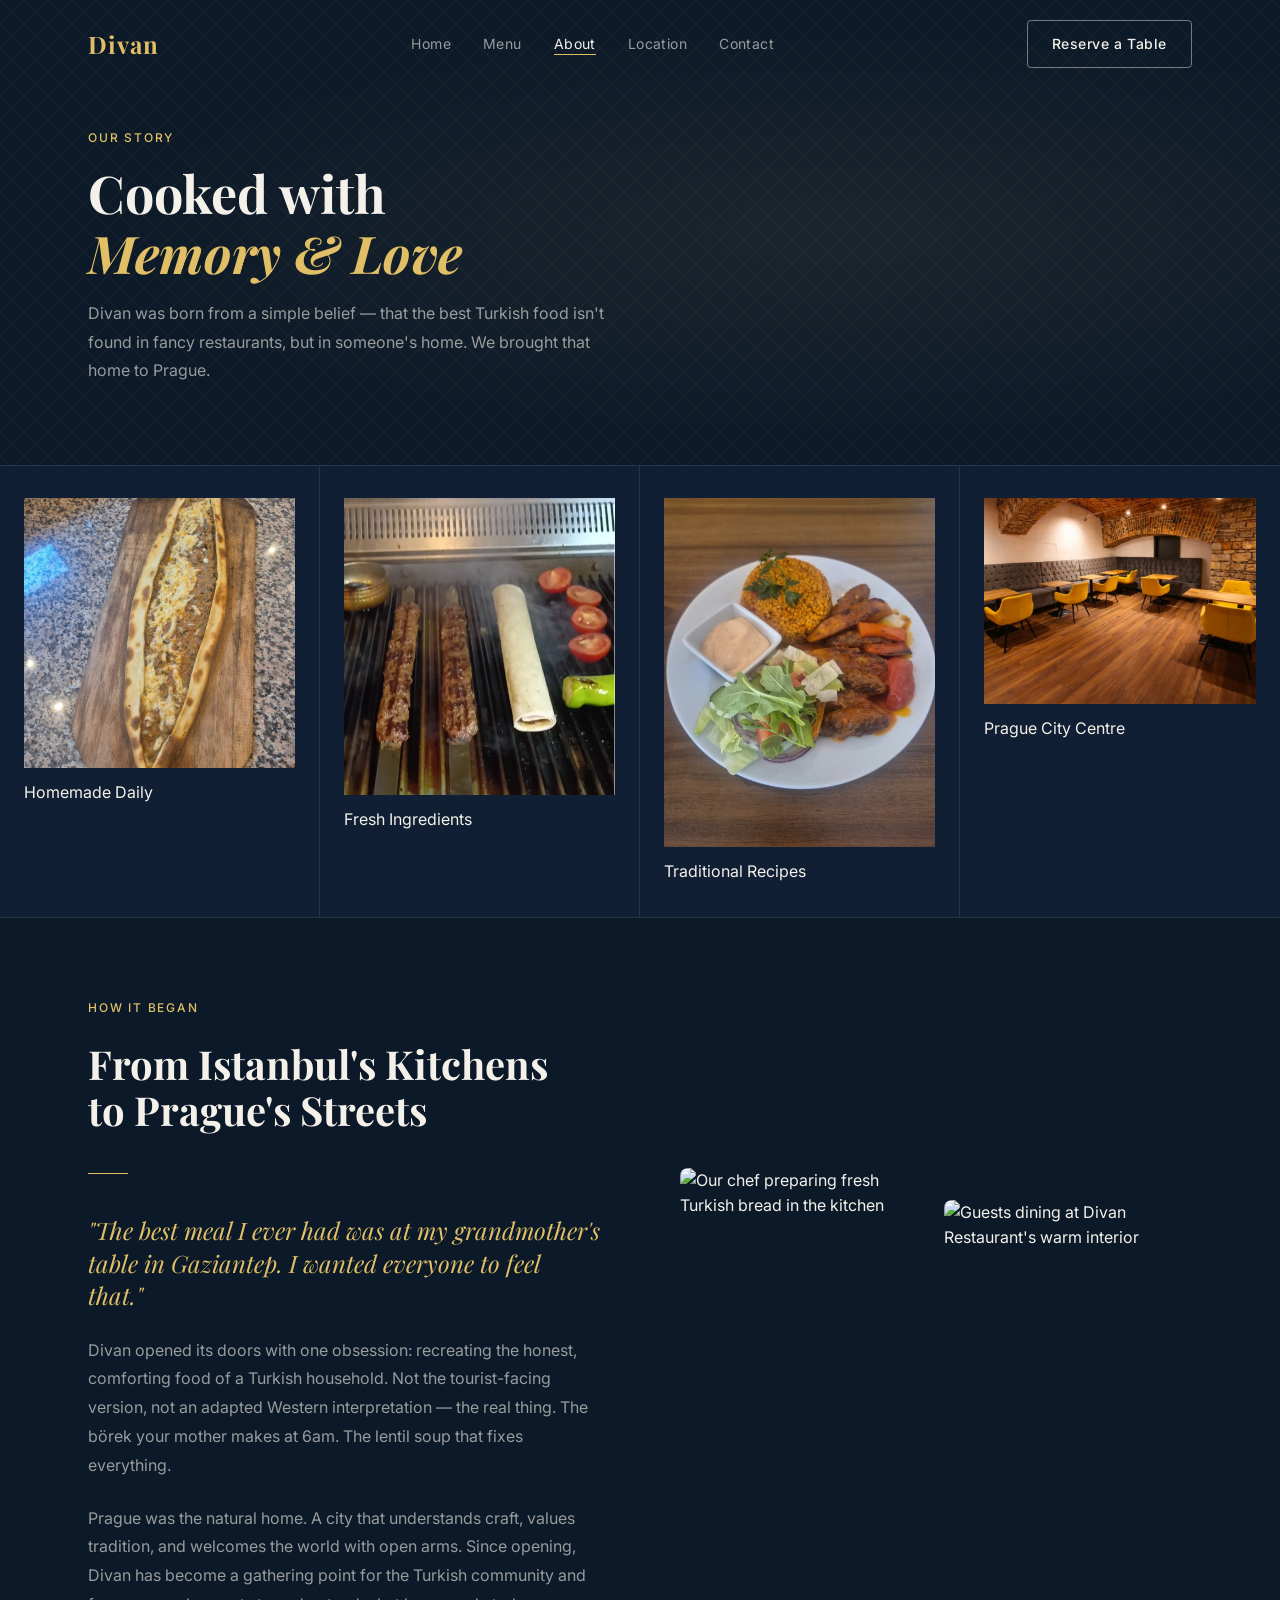
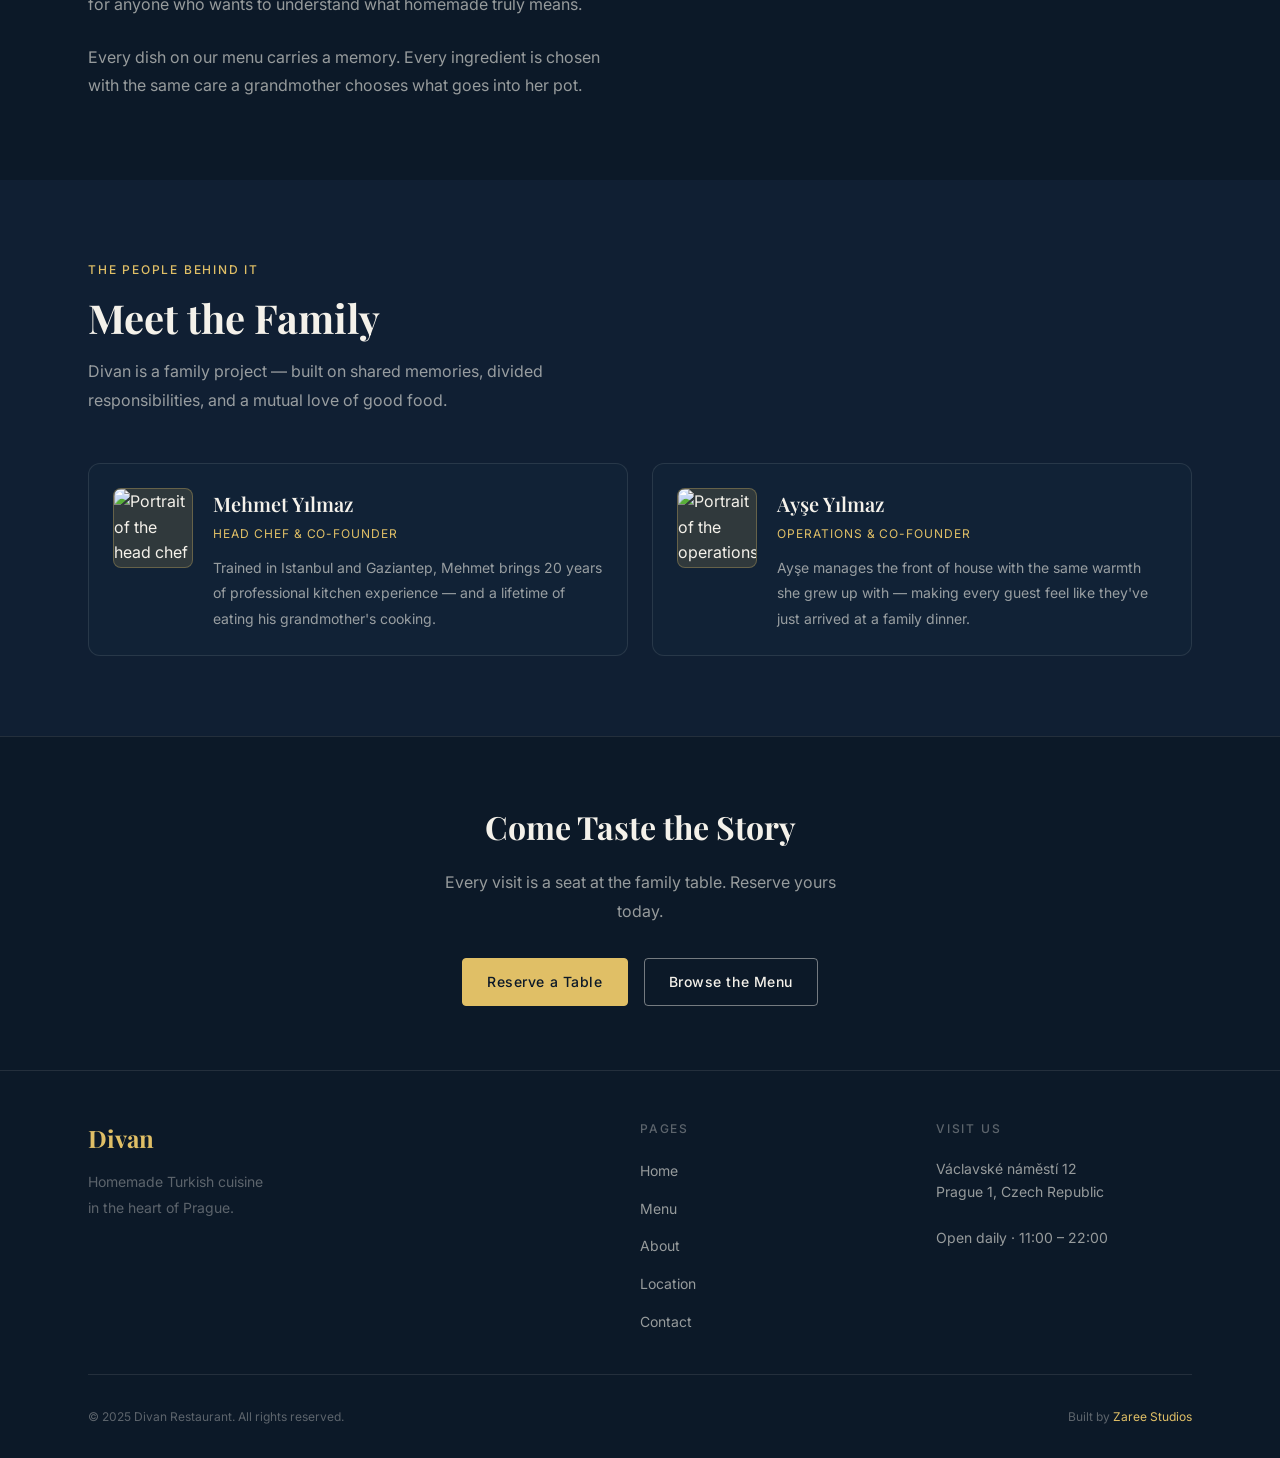
==== commit d3fc2290: "Added photos on about-values" ====
--- a/about.html
+++ b/about.html
@@ -92,43 +92,43 @@
 
 
     <!-- ===== VALUES STRIP ===== -->
-    <section class="about-values" aria-label="Our values">
+    <section class="about-values" aria-label="What makes us special">
       <div class="about-values__grid">
 
-        <div class="about-values__item reveal">
-          <span class="about-values__icon" aria-hidden="true">🫕</span>
-          <h2 class="about-values__title">Homemade Daily</h2>
-          <p class="about-values__text">
-            Every sauce, every bread, every spread is made from scratch
-            each morning — no shortcuts, no shortcuts.
-          </p>
-        </div>
-
-        <div class="about-values__item reveal reveal--delay-1">
-          <span class="about-values__icon" aria-hidden="true">🌿</span>
-          <h2 class="about-values__title">Fresh Ingredients</h2>
-          <p class="about-values__text">
-            We source vegetables, herbs, and spices daily. If it
-            isn't fresh, it doesn't go on the plate.
-          </p>
-        </div>
-
-        <div class="about-values__item reveal reveal--delay-2">
-          <span class="about-values__icon" aria-hidden="true">📜</span>
-          <h2 class="about-values__title">Traditional Recipes</h2>
-          <p class="about-values__text">
-            Our recipes were passed down through generations —
-            unchanged, unmodified, unapologetically authentic.
-          </p>
-        </div>
-
-        <div class="about-values__item reveal reveal--delay-3">
-          <span class="about-values__icon" aria-hidden="true">🏙️</span>
-          <h2 class="about-values__title">Prague City Centre</h2>
-          <p class="about-values__text">
-            Located at the heart of Václavské náměstí, we're easy
-            to find and impossible to forget.
-          </p>
+        <div class="about-values__item">
+          <img
+            src="assets/images/divan-one-food.jpg"
+            alt="Freshly prepared Turkish bread coming out of the oven"
+            loading="lazy"
+          />
+          <span class="about-values__label">Homemade Daily</span>
+        </div>
+
+        <div class="about-values__item">
+          <img
+            src="assets/images/divan-four-food.jpg"
+            alt="Fresh vegetables and spices used in our kitchen"
+            loading="lazy"
+          />
+          <span class="about-values__label">Fresh Ingredients</span>
+        </div>
+
+        <div class="about-values__item">
+          <img
+            src="assets/images/divan-three-food.jpg"
+            alt="Traditional Turkish dishes passed down through generations"
+            loading="lazy"
+          />
+          <span class="about-values__label">Traditional Recipes</span>
+        </div>
+
+        <div class="about-values__item">
+          <img
+            src="assets/images/divan-six-interior.jpg"
+            alt="Our restaurant located in the centre of Prague"
+            loading="lazy"
+          />
+          <span class="about-values__label">Prague City Centre</span>
         </div>
 
       </div>
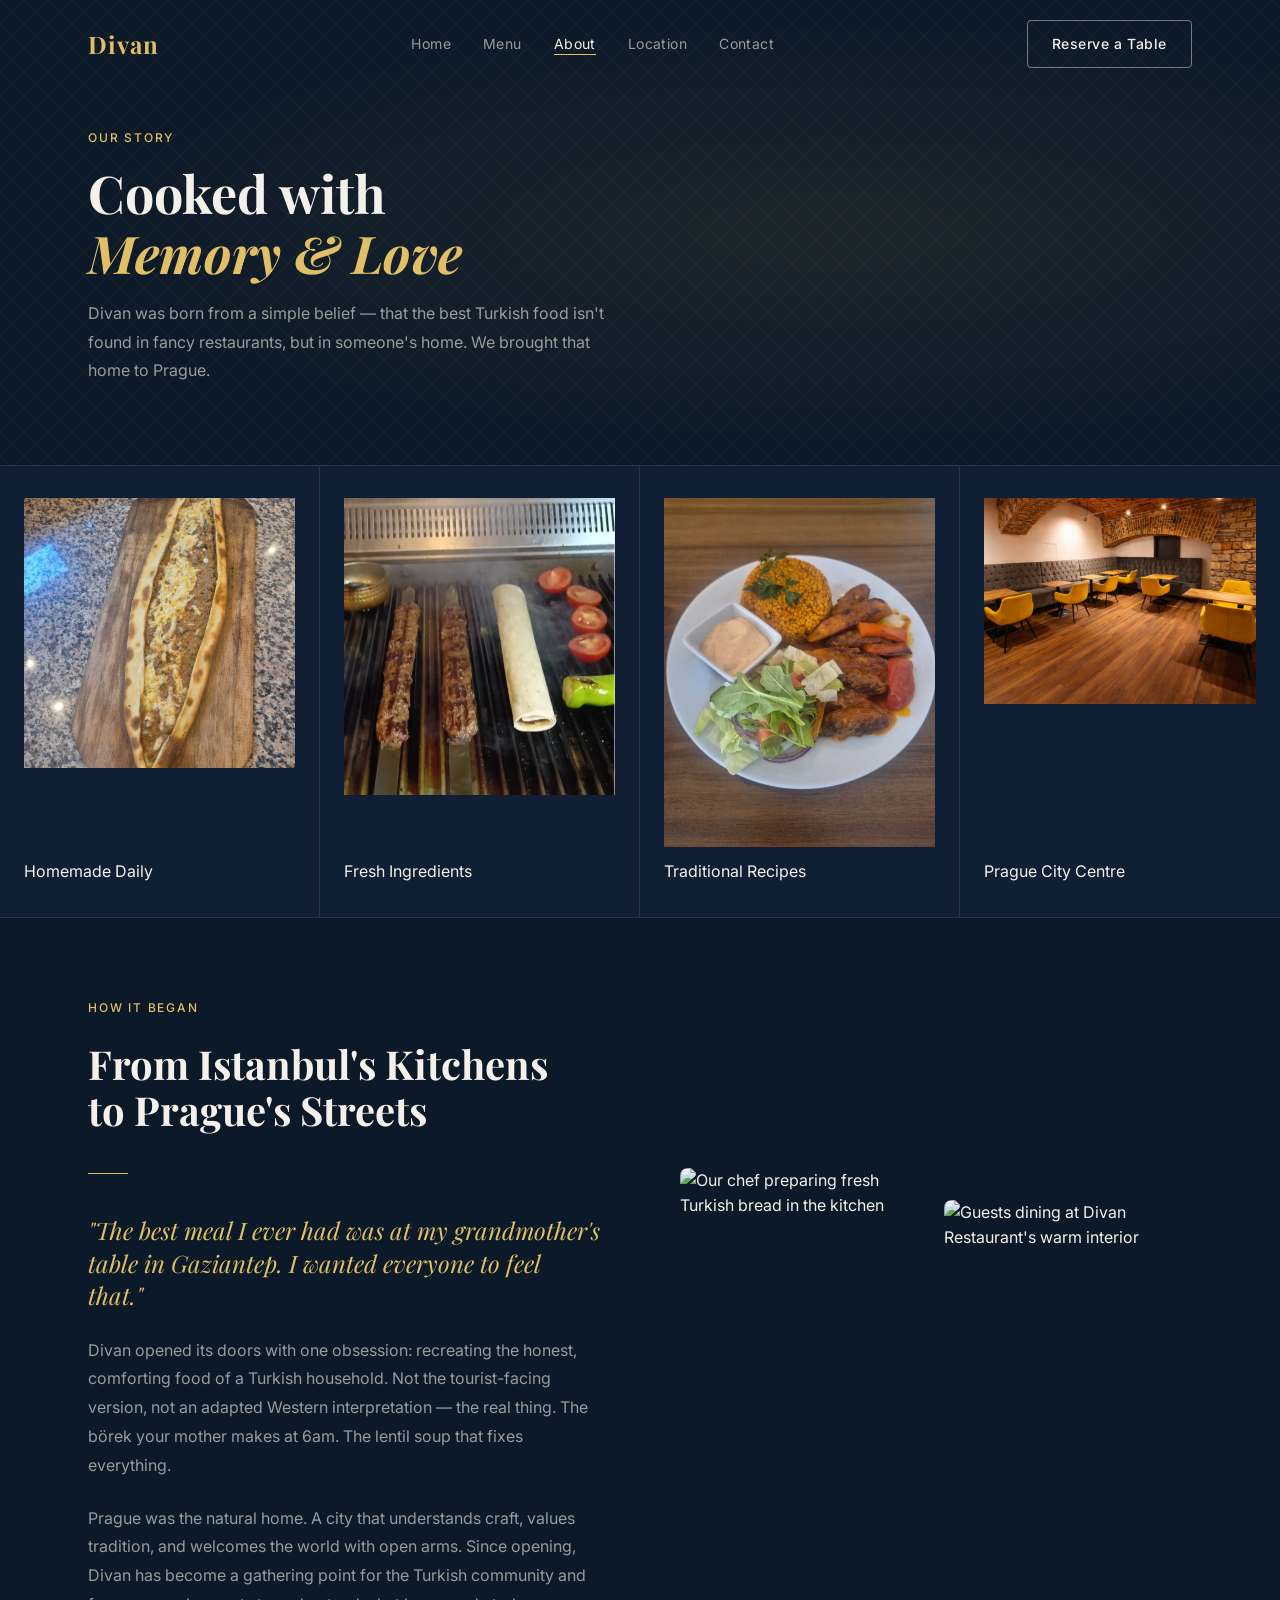
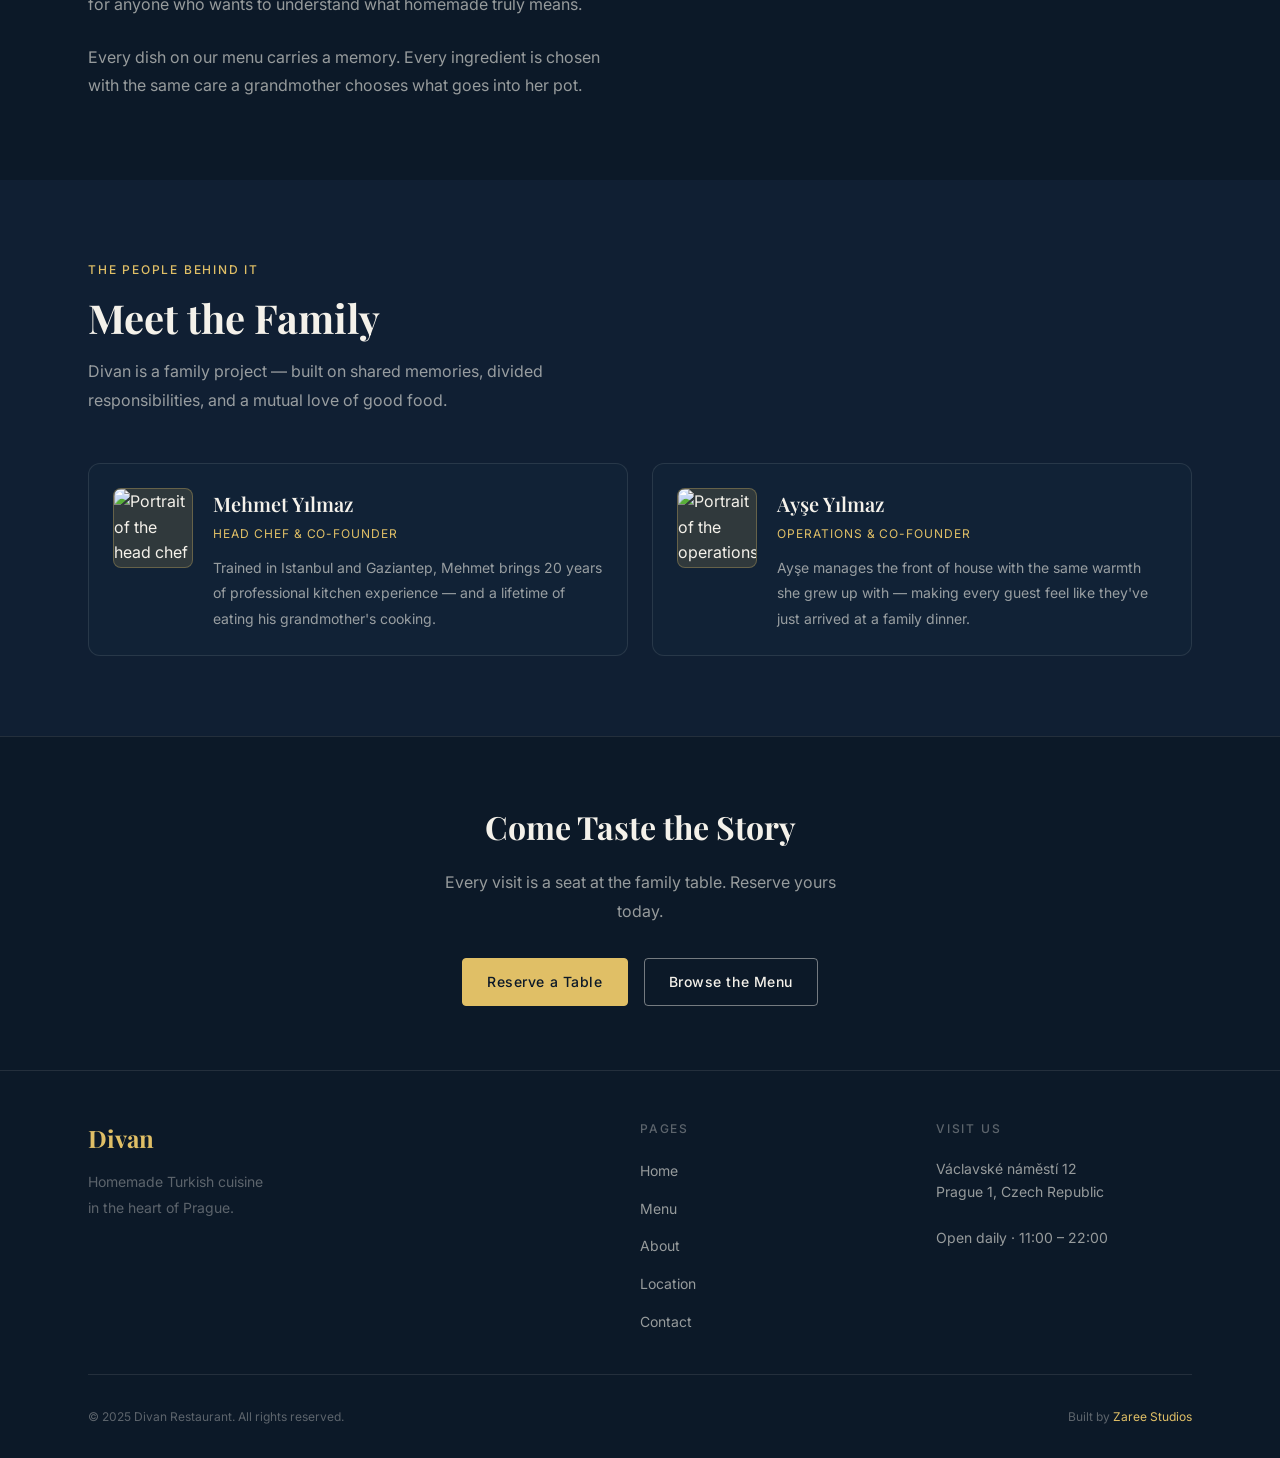
==== commit 7e92273a: "Point location links to location section" ====
--- a/about.html
+++ b/about.html
@@ -29,7 +29,7 @@
           <li><a href="index.html"    class="site-nav__link">Home</a></li>
           <li><a href="menu.html"     class="site-nav__link">Menu</a></li>
           <li><a href="about.html"    class="site-nav__link" aria-current="page">About</a></li>
-          <li><a href="location.html" class="site-nav__link">Location</a></li>
+          <li><a href="index.html#location" class="site-nav__link">Location</a></li>
           <li><a href="contact.html"  class="site-nav__link">Contact</a></li>
         </ul>
 
@@ -60,7 +60,7 @@
       <li><a href="index.html"    class="nav-drawer__link">Home</a></li>
       <li><a href="menu.html"     class="nav-drawer__link">Menu</a></li>
       <li><a href="about.html"    class="nav-drawer__link" aria-current="page">About</a></li>
-      <li><a href="location.html" class="nav-drawer__link">Location</a></li>
+      <li><a href="index.html#location" class="nav-drawer__link">Location</a></li>
       <li><a href="contact.html"  class="nav-drawer__link">Contact</a></li>
     </ul>
     <div class="nav-drawer__cta">
@@ -325,7 +325,7 @@
             <li><a href="index.html"    class="site-footer__nav-link">Home</a></li>
             <li><a href="menu.html"     class="site-footer__nav-link">Menu</a></li>
             <li><a href="about.html"    class="site-footer__nav-link">About</a></li>
-            <li><a href="location.html" class="site-footer__nav-link">Location</a></li>
+            <li><a href="index.html#location" class="site-footer__nav-link">Location</a></li>
             <li><a href="contact.html"  class="site-footer__nav-link">Contact</a></li>
           </ul>
         </nav>
--- a/assets/css/style.css
+++ b/assets/css/style.css
@@ -619,7 +619,6 @@
 
 .features-strip__grid {
   display: grid;
-  grid-template-columns: repeat(2, 1fr);
   gap: 50px;
   background-color: var(--color-background);
   padding: 50px;
@@ -641,13 +640,13 @@
 
 .features-strip__label {
   position: absolute;
-  left: 0;
   top: 0;
   height: 100%;
   width: 100%;
   display: flex;
   align-items: center;
   text-align: center;
+  justify-content: center;
   padding: var(--space-4) var(--space-5);
   background: linear-gradient(to top, rgba(12, 25, 40, 0.90) 0%, transparent 100%);
   font-family: var(--font-body);
@@ -705,6 +704,14 @@
   background: linear-gradient(135deg, var(--color-border-accent), transparent 60%);
   z-index: 1;
   pointer-events: none;
+}
+
+@media (max-width: 640px) {
+  .story__body {
+    align-items: center;
+    text-align: center;
+  }
+  
 }
 
 /* ===== FEATURED DISHES ===== */
@@ -1190,6 +1197,7 @@
   border-bottom: 1px solid var(--color-border);
   display: flex;
   flex-direction: column;
+  justify-content: space-between;
   gap: var(--space-3);
   transition: background-color var(--transition-base);
 }
